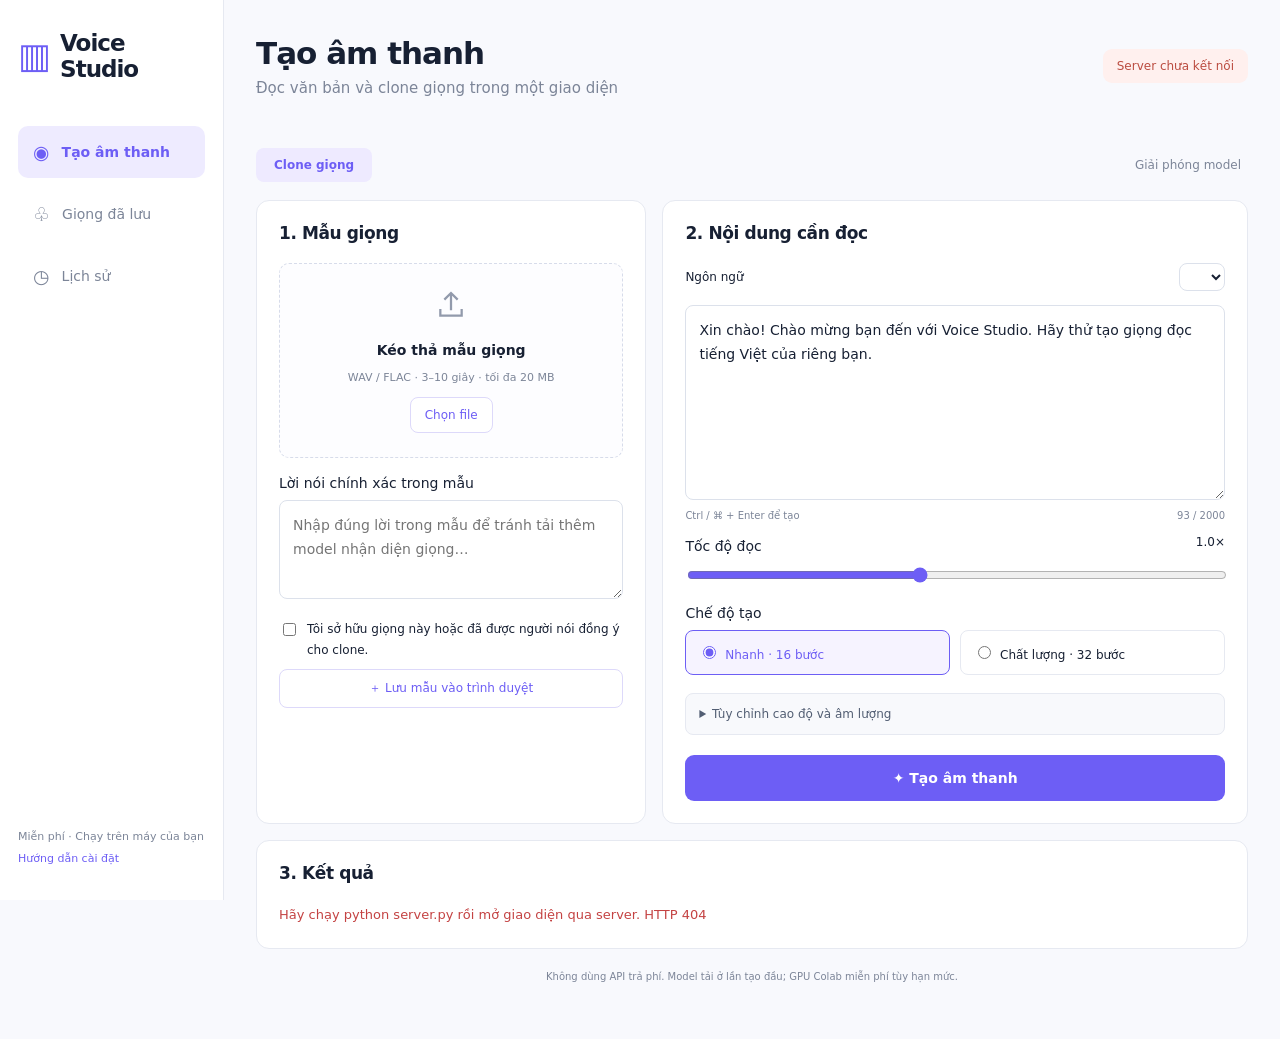
==== static/index.html @ ad0cd68b "Add free Voice Studio with direct Colab launcher" ====
<!doctype html>
<html lang="vi"><head><meta charset="utf-8"><meta name="viewport" content="width=device-width,initial-scale=1"><title>Voice Studio · Miễn phí</title><link rel="stylesheet" href="style.css"></head>
<body>
<aside><a class="brand" href="#"><span class="logo">▥</span> Voice Studio</a><nav><button class="nav active" data-view="studio" aria-label="Tạo âm thanh">◉ <span>Tạo âm thanh</span></button><button class="nav" data-view="voices" aria-label="Giọng đã lưu">♧ <span>Giọng đã lưu</span></button><button class="nav" data-view="history" aria-label="Lịch sử">◷ <span>Lịch sử</span></button></nav><div class="sidebar-foot">Miễn phí · Chạy trên máy của bạn<br><button id="help">Hướng dẫn cài đặt</button></div></aside>
<main><header><div><h1 id="heading">Tạo âm thanh</h1><p>Đọc văn bản và clone giọng trong một giao diện</p></div><span class="connection" id="connection">Đang kết nối…</span></header>
<section id="studio">
<div id="engines" class="engines"></div>
<div class="toolbar"><span class="mode" id="mode">Clone giọng</span><span id="engineNote"></span><button id="unload" class="quiet">Giải phóng model</button></div>
<div id="setupNotice" class="notice" hidden></div>
<form id="generateForm"><div class="workspace">
<section class="card sample-card"><h2 id="sampleHeading">1. Mẫu giọng</h2><div id="sampleFields">
<label class="drop" id="drop" for="sample"><span class="upload-icon"><svg width="32" height="32" viewBox="0 0 24 24" fill="none" stroke="currentColor" stroke-width="1.7" aria-hidden="true"><path d="M12 16V3m-5 5 5-5 5 5M4 15v5h16v-5"/></svg></span><strong>Kéo thả mẫu giọng</strong><span id="sampleHint">WAV / FLAC · 3–10 giây · tối đa 20 MB</span><span class="small-button">Chọn file</span></label><input id="sample" name="sample" type="file" accept=".wav,.flac" hidden>
<div id="samplePreview" hidden><div class="file-row"><span id="filename"></span><button class="quiet" type="button" id="removeSample">✕</button></div><audio id="samplePlayer" controls></audio><span id="sampleDuration" class="muted"></span></div>
<div id="transcriptField"><label for="transcript">Lời nói chính xác trong mẫu</label><textarea id="transcript" name="transcript" rows="3" maxlength="1000" placeholder="Nhập đúng lời trong mẫu để tránh tải thêm model nhận diện giọng…"></textarea></div>
<label class="checkbox"><input id="consent" name="consent" type="checkbox"> Tôi sở hữu giọng này hoặc đã được người nói đồng ý cho clone.</label>
<button type="button" class="secondary wide" id="saveVoice">＋ Lưu mẫu vào trình duyệt</button>
</div><div id="piperInfo" hidden><div class="piper-icon">◌</div><h3>Đọc nhẹ bằng giọng có sẵn</h3><p>Piper không clone giọng. Model giọng được cấu hình trên máy chạy server.</p><p id="piperModelInfo"></p><label for="speaker">Chọn người đọc</label><select id="speaker" name="speaker"></select></div></section>
<section class="card text-card"><h2>2. Nội dung cần đọc</h2><div class="language-row"><label for="language">Ngôn ngữ</label><select id="language" name="language"></select></div><textarea id="text" name="text" rows="7" maxlength="2000" placeholder="Nhập nội dung cần đọc…">Xin chào! Chào mừng bạn đến với Voice Studio. Hãy thử tạo giọng đọc tiếng Việt của riêng bạn.</textarea><div class="counter"><span>Ctrl / ⌘ + Enter để tạo</span><span id="counter">0 / 2000</span></div>
<div class="slider-label"><label for="speed">Tốc độ đọc</label><output id="speedValue">1.0×</output></div><input id="speed" name="speed" type="range" min="0.7" max="1.4" step="0.05" value="1"><p id="speedHint" class="muted" hidden>Chatterbox dùng tốc độ mặc định 1× trong bản này.</p>
<div id="stepField"><label>Chế độ tạo</label><div class="choices"><label><input type="radio" name="steps" value="16" checked> Nhanh · 16 bước</label><label><input type="radio" name="steps" value="32"> Chất lượng · 32 bước</label></div></div>
<div id="emotionField" hidden><div class="slider-label"><label for="emotion">Độ biểu cảm</label><output id="emotionValue">0.5</output></div><input id="emotion" name="emotion" type="range" min="0" max="1" step="0.05" value="0.5"></div>
<details><summary>Tùy chỉnh cao độ và âm lượng</summary><p class="muted">Cao độ được xử lý sau khi tạo, có thể làm giảm độ giống giọng. Cần cài librosa trên server.</p><div class="slider-label"><label for="pitch">Cao độ</label><output id="pitchValue">0 semitone</output></div><input id="pitch" name="pitch" type="range" min="-3" max="3" step="0.5" value="0"><div class="slider-label"><label for="gain">Âm lượng</label><output id="gainValue">0 dB</output></div><input id="gain" name="gain" type="range" min="-12" max="6" step="1" value="0"></details>
<label id="licenseField" class="checkbox" hidden><input id="license_consent" name="license_consent" type="checkbox"> Tôi đã đọc và đồng ý <a href="https://coqui.ai/cpml" target="_blank" rel="noopener">giấy phép XTTS</a> và sử dụng phi thương mại.</label>
<button id="generate" class="primary wide" type="submit">✦ Tạo âm thanh</button></section></div></form>
<section class="card result-card"><div class="section-head"><h2>3. Kết quả</h2><span id="resultMeta" class="muted"></span></div><div id="status" role="status" aria-live="polite">Chọn engine và chuẩn bị mẫu để bắt đầu.</div><div id="busy" hidden><span class="spinner"></span> Đang xử lý trên máy chạy model…</div><div id="result" hidden><audio id="resultPlayer" controls></audio><a id="download" class="secondary" download>Tải WAV ↓</a></div></section>
</section>
<section id="voices" hidden><div class="card"><h2>Mẫu giọng đã lưu</h2><p class="muted">Lưu trong trình duyệt này bằng IndexedDB. Mẫu chỉ gửi tới máy chạy model khi bạn bấm tạo.</p><div id="voiceList"></div></div></section>
<section id="history" hidden><div class="card"><h2>Lịch sử phiên server</h2><p class="muted">Giữ tối đa 50 kết quả trong phiên. Tải file trước khi Colab hết hạn.</p><button class="secondary" id="refreshHistory">Làm mới</button><div id="historyList"></div></div></section>
<footer>Không dùng API trả phí. Model tải ở lần tạo đầu; GPU Colab miễn phí tùy hạn mức.</footer></main>
<dialog id="helpDialog"><h2>Bắt đầu với Voice Studio</h2><p>Máy yếu: mở notebook đi kèm trên Colab, chọn T4 GPU và chạy các ô. Không cần API key.</p><p>Cài local (Python 3.12 được khuyến nghị):</p><pre>python -m venv .venv
# Linux / macOS
source .venv/bin/activate
# Windows: .venv\Scripts\activate
pip install -r requirements.txt
python install_engine.py omnivoice
python server.py</pre><p>Đổi engine bằng cách cài <code>piper</code>, <code>coqui</code> hoặc <code>chatterbox</code> bằng script trên. Mỗi engine có môi trường riêng.</p><p>Piper cần tải model rồi đặt <code>PIPER_MODEL</code> và <code>PIPER_LANGUAGE</code>; xem README. Coqui XTTS có giấy phép phi thương mại. Chatterbox giữ watermark của nhà cung cấp.</p><button id="closeHelp" class="primary">Đóng</button></dialog>
<script src="app.js"></script></body></html>
---- static/style.css ----
:root{--purple:#6d5ef5;--ink:#172033;--muted:#7c8598;--line:#e6e9f1;--bg:#f8f9fd}*{box-sizing:border-box}body{margin:0;background:var(--bg);color:var(--ink);font:14px 'Be Vietnam Pro',system-ui,sans-serif}button,input,textarea,select{font:inherit}button,a,input,summary{touch-action:manipulation}button,a{ -webkit-tap-highlight-color:transparent}button{cursor:pointer}button:disabled{cursor:wait;opacity:.55}a{color:var(--purple)}[hidden]{display:none!important}aside{position:fixed;inset:0 auto 0 0;width:224px;padding:30px 18px;border-right:1px solid var(--line);background:#fff;display:flex;flex-direction:column}.brand{font-size:23px;font-weight:800;letter-spacing:-1px;text-decoration:none;color:var(--ink);display:flex;align-items:center;gap:10px}.logo{color:var(--purple);font-size:35px}nav{margin-top:44px;display:grid;gap:10px}.nav{text-align:left;background:none;border:0;padding:15px;border-radius:10px;font-size:19px;color:var(--muted);display:flex;gap:12px;align-items:center}.nav span{font-size:14px}.nav.active{background:#eeebff;color:var(--purple);font-weight:600}.sidebar-foot{margin-top:auto;font-size:11px;color:var(--muted);line-height:2}.sidebar-foot button{border:0;background:none;padding:0;color:var(--purple)}main{margin-left:224px;max-width:1500px;padding:35px 32px}header{display:flex;justify-content:space-between;align-items:center;gap:20px;margin-bottom:27px}h1{font-size:31px;letter-spacing:-1px;margin:0 0 8px}header p{color:var(--muted);margin:0;font-size:15px}.connection{font-size:12px;padding:10px 14px;border-radius:9px;background:#eafaf3;color:#168461;white-space:nowrap}.connection.offline{background:#fff0ee;color:#bb4c40}.engines{display:grid;grid-template-columns:repeat(4,1fr);gap:12px}.engine{background:white;text-align:left;border:1px solid var(--line);border-radius:12px;padding:18px 14px;display:flex;gap:12px;position:relative}.engine.selected{border-color:var(--purple);box-shadow:0 0 0 1px var(--purple);background:#fbfaff}.engine-icon{display:grid;place-items:center;border-radius:50%;background:#f3f1ff;color:var(--purple);font-size:23px;width:40px;height:40px;flex:none}.engine strong{display:block;font-size:14px;margin:3px 0 7px}.engine small{display:block;color:var(--muted);font-size:10px;line-height:1.6}.engine.selected:after{content:'●';color:var(--purple);position:absolute;right:9px;top:9px;font-size:10px}.toolbar{display:flex;align-items:center;gap:14px;margin:24px 0 18px;color:var(--muted);font-size:12px}.mode{background:#eeeaff;color:var(--purple);font-weight:600;padding:10px 18px;border-radius:8px}.toolbar .quiet{margin-left:auto}.workspace{display:grid;grid-template-columns:minmax(260px,.8fr) minmax(350px,1.2fr);gap:16px}.card{background:#fff;border:1px solid var(--line);border-radius:13px;padding:22px}h2{font-size:17px;margin:0 0 20px;letter-spacing:-.4px}label{display:block;font-weight:500;margin:17px 0 9px}textarea,select{width:100%;border:1px solid #dce1eb;border-radius:8px;padding:13px;color:var(--ink);background:#fff;resize:vertical;line-height:1.7}textarea:focus,select:focus{outline:2px solid #d5ceff;border-color:var(--purple)}.drop{margin:0;border:1.5px dashed #d7dcea;border-radius:10px;min-height:195px;display:flex;flex-direction:column;align-items:center;justify-content:center;gap:13px;text-align:center;padding:18px;cursor:pointer;background:#fdfdff}.drop.drag{border-color:var(--purple);background:#f1eeff}.drop>span:not(.upload-icon):not(.small-button){font-size:11px;color:var(--muted);font-weight:400}.upload-icon{font-size:32px;color:#929aac}.small-button,.secondary{border:1px solid #ddd9fa;padding:10px 14px;border-radius:8px;color:var(--purple);background:white;text-decoration:none;display:inline-block;font-size:12px}.drop strong{font-size:14px}.checkbox{display:flex;gap:8px;align-items:flex-start;font-size:12px;font-weight:400;line-height:1.7}.checkbox input{margin-top:4px;accent-color:var(--purple);flex:none}.file-row{display:flex;justify-content:space-between;align-items:center;margin-top:15px;font-size:12px}.file-row span{overflow-wrap:anywhere}audio{width:100%;height:42px;margin:10px 0}.quiet{background:none;border:0;color:var(--muted);font-size:12px;padding:7px}.wide{width:100%}.primary{background:var(--purple);color:white;border:0;border-radius:9px;padding:15px 18px;font-weight:600}.text-card .primary{margin-top:20px}.language-row{display:flex;align-items:center;gap:14px;margin-bottom:14px}.language-row label{margin:0;font-size:12px}.language-row select{width:auto;margin-left:auto;padding:5px 12px;font-size:12px}.counter{display:flex;justify-content:space-between;color:var(--muted);font-size:10px;margin-top:7px}.slider-label{display:flex;justify-content:space-between;align-items:center}.slider-label output{font-size:12px}input[type=range]{width:100%;accent-color:var(--purple);height:20px}.choices{display:grid;grid-template-columns:1fr 1fr;gap:10px}.choices label{margin:0;border:1px solid var(--line);border-radius:8px;padding:12px;font-size:12px;font-weight:400}.choices label:has(:checked){background:#f6f3ff;border-color:var(--purple);color:var(--purple)}input[type=radio]{accent-color:var(--purple);margin-right:5px}details{margin-top:18px;background:#f8f9fc;border:1px solid var(--line);border-radius:8px;padding:13px;font-size:12px}summary{cursor:pointer;color:#525e73}.muted{color:var(--muted);font-size:11px;line-height:1.8}.result-card{margin-top:16px}.section-head{display:flex;justify-content:space-between;gap:12px}#status{font-size:13px;line-height:1.8;color:var(--muted);overflow-wrap:anywhere}#status.error{color:#c44343}#result{display:flex;align-items:center;gap:20px}#result audio{flex:1}#result a{white-space:nowrap}.notice{padding:15px 18px;border-radius:10px;background:#fff8e9;border:1px solid #f5e6c4;color:#81682e;margin-bottom:16px;font-size:12px;line-height:1.8}.notice code{display:inline-block;background:#fff;padding:2px 7px;border-radius:4px}#busy{display:flex;align-items:center;gap:10px;margin:12px 0;color:var(--purple);font-size:12px}.spinner{width:16px;height:16px;border:2px solid #e2ddff;border-top-color:var(--purple);border-radius:50%;animation:spin 1s linear infinite}@keyframes spin{to{transform:rotate(360deg)}}.piper-icon{font-size:50px;color:var(--purple);padding:35px 0}.sample-card p{font-size:13px;line-height:1.8;color:var(--muted)}footer{font-size:10px;color:var(--muted);margin:22px 0;text-align:center}dialog{border:1px solid var(--line);border-radius:16px;max-width:630px;padding:28px;color:var(--ink)}dialog::backdrop{background:#17203380}dialog p{line-height:1.8;font-size:13px}pre{background:#f3f3fa;padding:16px;border-radius:8px;font-size:12px;overflow-x:auto;line-height:1.9}.list-item{padding:18px 0;border-bottom:1px solid var(--line);display:flex;align-items:center;justify-content:space-between;gap:20px}.list-item p{margin:5px 0;color:var(--muted);font-size:12px;overflow-wrap:anywhere}.list-actions{display:flex;gap:8px;flex:none}button:focus-visible,a:focus-visible,summary:focus-visible{outline:3px solid #b8afff;outline-offset:3px}
@media(min-width:1500px){main{margin-right:auto}}@media(max-width:1100px){aside{width:190px}.brand{font-size:20px}main{margin-left:190px;padding:28px 22px}.engine{padding:14px 10px}.engine-icon{display:none}.workspace{grid-template-columns:minmax(230px,.8fr) minmax(300px,1.2fr)}}@media(max-width:820px){aside{position:static;width:auto;padding:16px 20px;flex-direction:row;align-items:center;border-bottom:1px solid var(--line);border-right:0;gap:15px}nav{display:flex;margin:0 0 0 auto;gap:3px}.nav{padding:9px;font-size:16px}.nav span{font-size:11px}.sidebar-foot{display:none}main{margin:0;padding:24px 18px}header{align-items:flex-start}h1{font-size:26px}header p{font-size:12px}.connection{font-size:10px;padding:8px}.workspace{grid-template-columns:1fr}.engines{grid-template-columns:1fr 1fr}.engine-icon{display:grid}.toolbar{flex-wrap:wrap}#engineNote{flex:1;font-size:10px}.card{padding:18px}.brand{font-size:19px}#result{flex-wrap:wrap}#result audio{flex-basis:100%}.counter span:first-child{display:none}}@media(max-width:480px){.brand{font-size:16px}.logo{font-size:28px}.nav{padding:8px}.nav span{display:none}.connection{white-space:normal;max-width:130px;text-align:center}.engine small{font-size:9px}.engine-icon{width:32px;height:32px;font-size:20px}.engine{gap:8px}.choices label{font-size:11px;padding:10px}.list-item{align-items:flex-start;flex-direction:column}.toolbar .quiet{margin-left:0}}
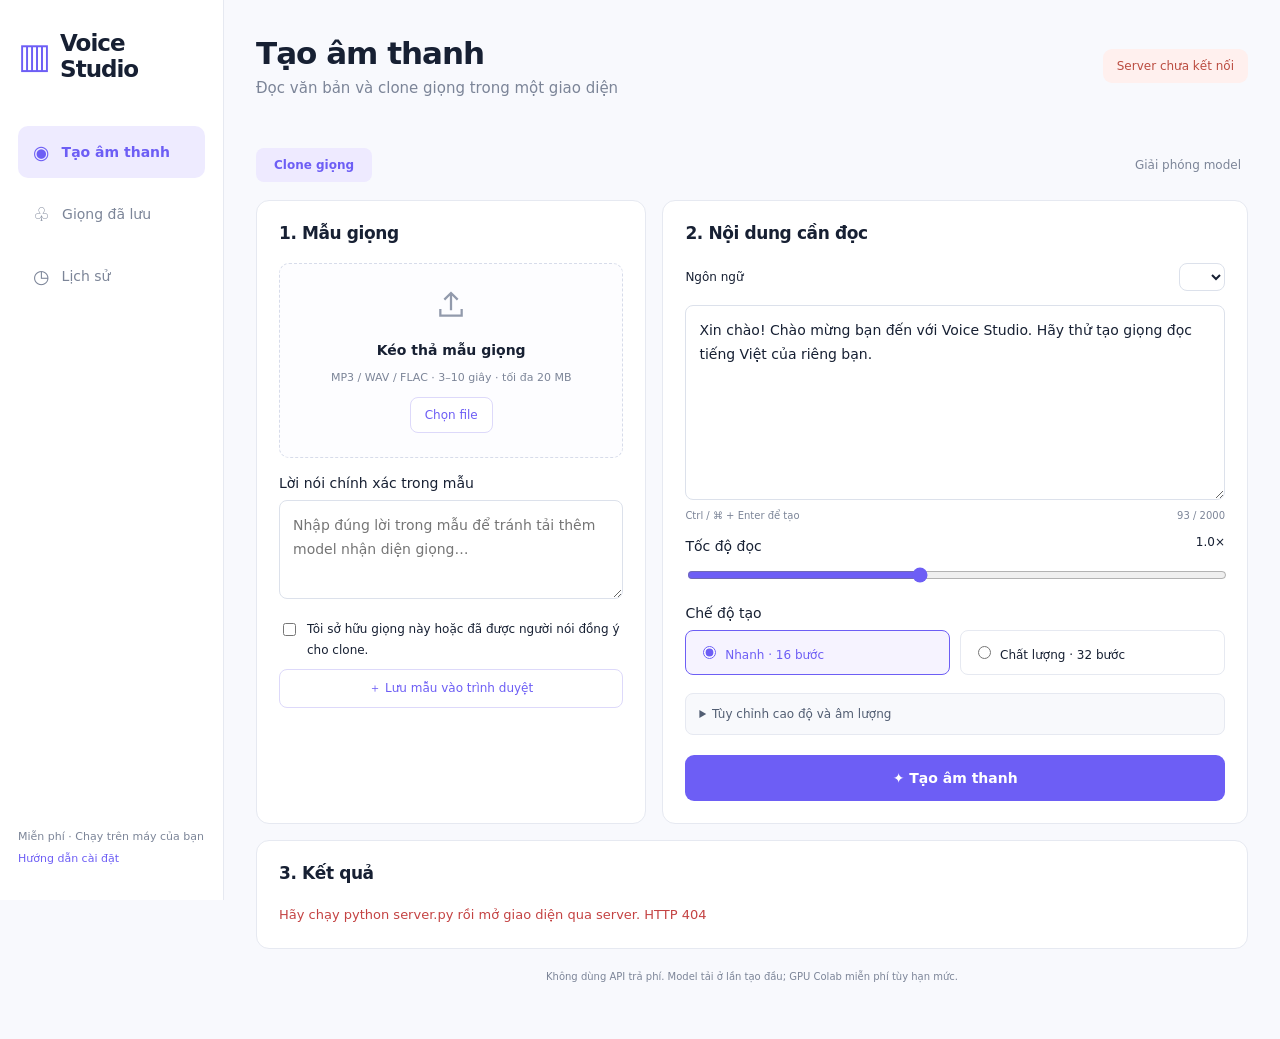
==== commit 67c4b54e: "Accept MP3 reference audio and restart Colab server on refresh" ====
--- a/static/index.html
+++ b/static/index.html
@@ -9,7 +9,7 @@
 <div id="setupNotice" class="notice" hidden></div>
 <form id="generateForm"><div class="workspace">
 <section class="card sample-card"><h2 id="sampleHeading">1. Mẫu giọng</h2><div id="sampleFields">
-<label class="drop" id="drop" for="sample"><span class="upload-icon"><svg width="32" height="32" viewBox="0 0 24 24" fill="none" stroke="currentColor" stroke-width="1.7" aria-hidden="true"><path d="M12 16V3m-5 5 5-5 5 5M4 15v5h16v-5"/></svg></span><strong>Kéo thả mẫu giọng</strong><span id="sampleHint">WAV / FLAC · 3–10 giây · tối đa 20 MB</span><span class="small-button">Chọn file</span></label><input id="sample" name="sample" type="file" accept=".wav,.flac" hidden>
+<label class="drop" id="drop" for="sample"><span class="upload-icon"><svg width="32" height="32" viewBox="0 0 24 24" fill="none" stroke="currentColor" stroke-width="1.7" aria-hidden="true"><path d="M12 16V3m-5 5 5-5 5 5M4 15v5h16v-5"/></svg></span><strong>Kéo thả mẫu giọng</strong><span id="sampleHint">MP3 / WAV / FLAC · 3–10 giây · tối đa 20 MB</span><span class="small-button">Chọn file</span></label><input id="sample" name="sample" type="file" accept=".mp3,.wav,.flac" hidden>
 <div id="samplePreview" hidden><div class="file-row"><span id="filename"></span><button class="quiet" type="button" id="removeSample">✕</button></div><audio id="samplePlayer" controls></audio><span id="sampleDuration" class="muted"></span></div>
 <div id="transcriptField"><label for="transcript">Lời nói chính xác trong mẫu</label><textarea id="transcript" name="transcript" rows="3" maxlength="1000" placeholder="Nhập đúng lời trong mẫu để tránh tải thêm model nhận diện giọng…"></textarea></div>
 <label class="checkbox"><input id="consent" name="consent" type="checkbox"> Tôi sở hữu giọng này hoặc đã được người nói đồng ý cho clone.</label>
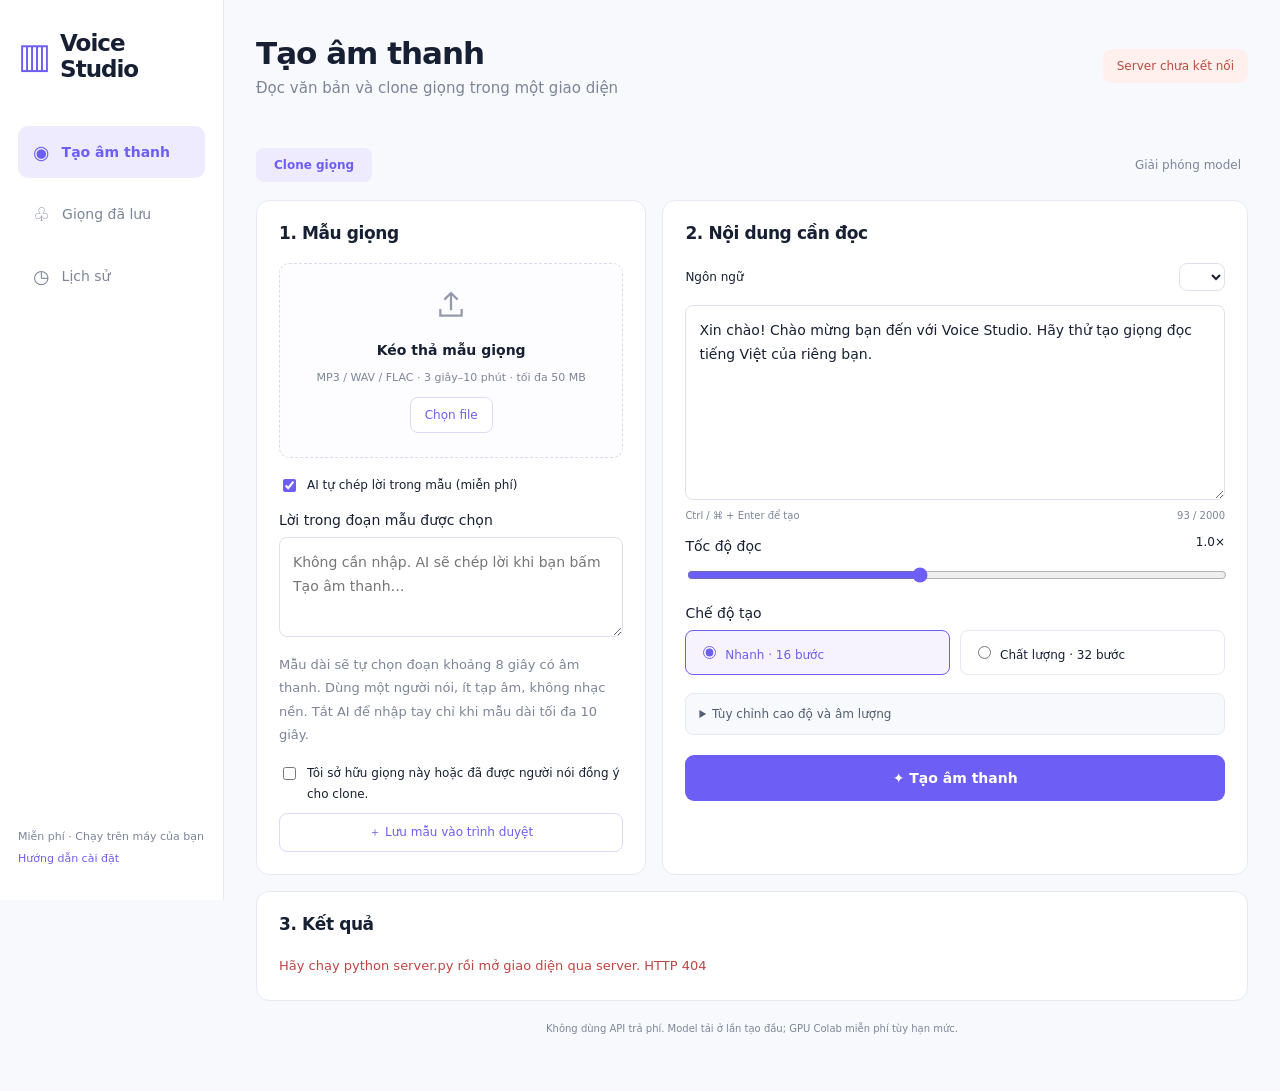
==== commit f2289522: "Accept long reference samples and automatically transcribe with Whisper" ====
--- a/static/index.html
+++ b/static/index.html
@@ -9,9 +9,9 @@
 <div id="setupNotice" class="notice" hidden></div>
 <form id="generateForm"><div class="workspace">
 <section class="card sample-card"><h2 id="sampleHeading">1. Mẫu giọng</h2><div id="sampleFields">
-<label class="drop" id="drop" for="sample"><span class="upload-icon"><svg width="32" height="32" viewBox="0 0 24 24" fill="none" stroke="currentColor" stroke-width="1.7" aria-hidden="true"><path d="M12 16V3m-5 5 5-5 5 5M4 15v5h16v-5"/></svg></span><strong>Kéo thả mẫu giọng</strong><span id="sampleHint">MP3 / WAV / FLAC · 3–10 giây · tối đa 20 MB</span><span class="small-button">Chọn file</span></label><input id="sample" name="sample" type="file" accept=".mp3,.wav,.flac" hidden>
+<label class="drop" id="drop" for="sample"><span class="upload-icon"><svg width="32" height="32" viewBox="0 0 24 24" fill="none" stroke="currentColor" stroke-width="1.7" aria-hidden="true"><path d="M12 16V3m-5 5 5-5 5 5M4 15v5h16v-5"/></svg></span><strong>Kéo thả mẫu giọng</strong><span id="sampleHint">MP3 / WAV / FLAC · 3 giây–10 phút · tối đa 50 MB</span><span class="small-button">Chọn file</span></label><input id="sample" name="sample" type="file" accept=".mp3,.wav,.flac" hidden>
 <div id="samplePreview" hidden><div class="file-row"><span id="filename"></span><button class="quiet" type="button" id="removeSample">✕</button></div><audio id="samplePlayer" controls></audio><span id="sampleDuration" class="muted"></span></div>
-<div id="transcriptField"><label for="transcript">Lời nói chính xác trong mẫu</label><textarea id="transcript" name="transcript" rows="3" maxlength="1000" placeholder="Nhập đúng lời trong mẫu để tránh tải thêm model nhận diện giọng…"></textarea></div>
+<div id="transcriptField"><label class="checkbox"><input id="auto_transcript" name="auto_transcript" type="checkbox" checked> AI tự chép lời trong mẫu (miễn phí)</label><label for="transcript">Lời trong đoạn mẫu được chọn</label><textarea id="transcript" name="transcript" rows="3" maxlength="1000" readonly placeholder="Không cần nhập. AI sẽ chép lời khi bạn bấm Tạo âm thanh…"></textarea><p class="muted">Mẫu dài sẽ tự chọn đoạn khoảng 8 giây có âm thanh. Dùng một người nói, ít tạp âm, không nhạc nền. Tắt AI để nhập tay chỉ khi mẫu dài tối đa 10 giây.</p></div>
 <label class="checkbox"><input id="consent" name="consent" type="checkbox"> Tôi sở hữu giọng này hoặc đã được người nói đồng ý cho clone.</label>
 <button type="button" class="secondary wide" id="saveVoice">＋ Lưu mẫu vào trình duyệt</button>
 </div><div id="piperInfo" hidden><div class="piper-icon">◌</div><h3>Đọc nhẹ bằng giọng có sẵn</h3><p>Piper không clone giọng. Model giọng được cấu hình trên máy chạy server.</p><p id="piperModelInfo"></p><label for="speaker">Chọn người đọc</label><select id="speaker" name="speaker"></select></div></section>
